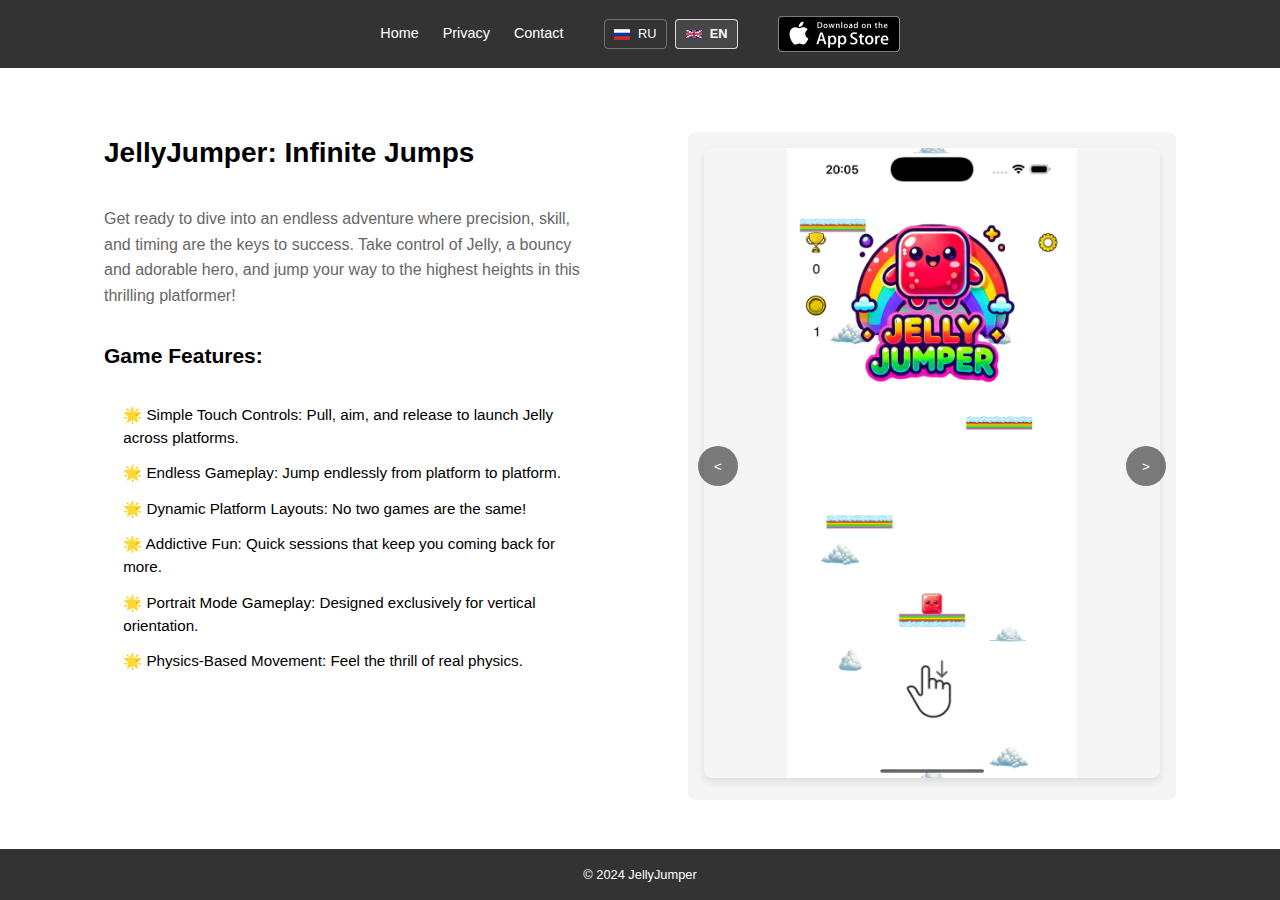
==== en.html @ da19ea4f "initial commit" ====
<!DOCTYPE html>
<html lang="en">
<head>
    <meta charset="UTF-8">
    <meta name="viewport" content="width=device-width, initial-scale=1.0">
    <title>JellyJumper: Infinite Jumps</title>
    <link rel="stylesheet" href="css/style.css">
</head>
<body>
    <header>
        <nav>
            <ul>
                <li><a href="#home">Home</a></li>
                <li><a href="#privacy">Privacy</a></li>
                <li class="contact-menu">
                    <a href="#contact">Contact</a>
                    <div class="contact-dropdown">
                        <a href="https://x.com/sergievskiyks" target="_blank" class="social-link">
                            <img src="images/x-logo.svg" alt="Twitter/X">
                            @sergievskiyks
                        </a>
                        <a href="https://www.facebook.com/Sergievskiy" target="_blank" class="social-link">
                            <img src="images/fb-logo.svg" alt="Facebook">
                            @Sergievskiy
                        </a>
                    </div>
                </li>
                <li class="language-switch">
                    <a href="index.html" title="Русский">RU</a>
                    <a href="en.html" class="active" title="English">EN</a>
                </li>
                <li class="app-store-button">
                    <a href="#" class="download-button">
                        <img src="images/app-store-en.svg" alt="Download on the App Store">
                    </a>
                </li>
            </ul>
        </nav>
    </header>

    <main>
        <section id="home" class="product-section">
            <div class="product-description">
                <h1>JellyJumper: Infinite Jumps</h1>
                <p class="intro">Get ready to dive into an endless adventure where precision, skill, and timing are the keys to success. Take control of Jelly, a bouncy and adorable hero, and jump your way to the highest heights in this thrilling platformer!</p>
                
                <h2>Game Features:</h2>
                <ul class="features">
                    <li>🌟 Simple Touch Controls: Pull, aim, and release to launch Jelly across platforms.</li>
                    <li>🌟 Endless Gameplay: Jump endlessly from platform to platform.</li>
                    <li>🌟 Dynamic Platform Layouts: No two games are the same!</li>
                    <li>🌟 Addictive Fun: Quick sessions that keep you coming back for more.</li>
                    <li>🌟 Portrait Mode Gameplay: Designed exclusively for vertical orientation.</li>
                    <li>🌟 Physics-Based Movement: Feel the thrill of real physics.</li>
                </ul>
            </div>
            <div class="product-showcase">
                <div class="carousel">
                    <div class="carousel-item active">
                        <img src="images/1.png" alt="Screenshot 1">
                    </div>
                    <div class="carousel-item">
                        <img src="images/2.png" alt="Screenshot 2">
                    </div>
                    <div class="carousel-item">
                        <img src="images/3.png" alt="Screenshot 3">
                    </div>
                    <div class="carousel-item">
                        <img src="images/4.png" alt="Screenshot 4">
                    </div>
                    <div class="carousel-item">
                        <img src="images/5.png" alt="Screenshot 5">
                    </div>
                    <div class="carousel-item">
                        <img src="images/6.png" alt="Screenshot 6">
                    </div>
                    <button class="carousel-button prev">&lt;</button>
                    <button class="carousel-button next">&gt;</button>
                </div>
            </div>
        </section>
    </main>

    <footer>
        <p>&copy; 2024 JellyJumper</p>
    </footer>
    <script src="js/carousel.js"></script>
</body>
</html>
---- css/style.css ----
/* Сброс стилей */
* {
    margin: 0;
    padding: 0;
    box-sizing: border-box;
}

body {
    font-family: Arial, sans-serif;
    line-height: 1.5;
    font-size: 14px;
}

/* Стили для навигации */
header {
    background-color: #333;
    padding: 1rem;
}

nav ul {
    list-style: none;
    display: flex;
    justify-content: center;
    align-items: center;
    gap: 1.5rem;
    position: relative;
    flex-wrap: wrap;
}

nav ul li {
    margin: 0;
}

nav ul li a {
    color: white;
    text-decoration: none;
    font-size: 0.9rem;
}

/* Основной контент */
main {
    max-width: 1200px;
    margin: 0 auto;
    padding: 2rem;
}

/* Футер */
footer {
    background-color: #333;
    color: white;
    text-align: center;
    padding: 1rem;
    position: fixed;
    bottom: 0;
    width: 100%;
}

footer p {
    font-size: 0.8rem;
}

/* Стили для секции продукта */
.product-section {
    display: flex;
    gap: 2rem;
    min-height: calc(100vh - 200px); /* Учитываем высоту header и footer */
}

.product-description {
    flex: 1;
    padding: 2rem;
}

.product-showcase {
    flex: 1;
    padding: 2rem;
}

/* Обновленные стили для карусели */
.carousel {
    position: relative;
    width: 100%;
    height: 100%;
    overflow: hidden;
    background: #f5f5f5;
    border-radius: 8px;
    padding: 1rem;
}

.carousel-item {
    display: none;
    width: 100%;
    transition: opacity 0.3s ease-in-out;
    opacity: 0;
}

.carousel-item.active {
    display: block;
    opacity: 1;
}

.carousel-item img {
    width: 100%;
    height: auto;
    border-radius: 8px;
    box-shadow: 0 4px 8px rgba(0,0,0,0.1);
    object-fit: contain;
    max-height: 70vh;
}

/* Добавляем анимацию при наведении на кнопки */
.carousel-button {
    position: absolute;
    top: 50%;
    transform: translateY(-50%);
    background: rgba(0,0,0,0.5);
    color: white;
    border: none;
    padding: 1rem;
    cursor: pointer;
    border-radius: 50%;
    width: 40px;
    height: 40px;
    display: flex;
    align-items: center;
    justify-content: center;
    transition: background 0.3s ease, transform 0.2s ease;
}

.carousel-button:hover {
    transform: translateY(-50%) scale(1.1);
}

.carousel-button:active {
    transform: translateY(-50%) scale(0.95);
}

.carousel-button.prev {
    left: 10px;
}

.carousel-button.next {
    right: 10px;
}

/* Обновляем стили для переключателя языков */
.language-switch {
    display: flex;
    gap: 0.5rem;
    margin-left: 1rem;
}

.language-switch a {
    color: white;
    text-decoration: none;
    padding: 0.3rem 0.6rem;
    border: 1px solid rgba(255,255,255,0.3);
    border-radius: 4px;
    transition: all 0.3s ease;
    display: flex;
    align-items: center;
    gap: 0.5rem;
    font-size: 0.8rem;
}

.language-switch a::before {
    content: '';
    display: inline-block;
    width: 16px;
    height: 16px;
    background-size: contain;
    background-repeat: no-repeat;
    background-position: center;
}

.language-switch a[href="index.html"]::before {
    background-image: url('data:image/svg+xml,<svg xmlns="http://www.w3.org/2000/svg" viewBox="0 0 9 6"><rect width="9" height="3" fill="white"/><rect y="3" width="9" height="3" fill="%23D52B1E"/><rect y="2" width="9" height="2" fill="%230039A6"/></svg>');
}

.language-switch a[href="en.html"]::before {
    background-image: url('data:image/svg+xml,<svg xmlns="http://www.w3.org/2000/svg" viewBox="0 0 60 30"><clipPath id="a"><path d="M0 0v30h60V0z"/></clipPath><clipPath id="b"><path d="M30 15h30v15zv15H0zH0V0zV0h30z"/></clipPath><g clip-path="url(%23a)"><path d="M0 0v30h60V0z" fill="%23012169"/><path d="M0 0l60 30m0-30L0 30" stroke="%23fff" stroke-width="6"/><path d="M0 0l60 30m0-30L0 30" clip-path="url(%23b)" stroke="%23C8102E" stroke-width="4"/><path d="M30 0v30M0 15h60" stroke="%23fff" stroke-width="10"/><path d="M30 0v30M0 15h60" stroke="%23C8102E" stroke-width="6"/></g></svg>');
}

.language-switch a.active {
    background: rgba(255,255,255,0.1);
    border-color: rgba(255,255,255,0.8);
    font-weight: bold;
}

.language-switch a:hover {
    background: rgba(255,255,255,0.2);
    transform: translateY(-1px);
    box-shadow: 0 2px 4px rgba(0,0,0,0.1);
}

/* Стили для описания продукта */
.product-description {
    display: flex;
    flex-direction: column;
    gap: 2rem;
}

.intro {
    font-size: 1rem;
    line-height: 1.6;
    color: #666;
}

.features {
    list-style: none;
    display: flex;
    flex-direction: column;
    gap: 0.8rem;
}

.features li {
    font-size: 0.95rem;
    padding-left: 1.2rem;
    position: relative;
}

/* Обновляем стили для кнопки App Store */
.app-store-button {
    display: flex;
    align-items: center;
    margin-left: 1rem;
}

.app-store-button a {
    display: flex;
    align-items: center;
    padding: 0;
    background: none;
    border: none;
}

.app-store-button img {
    height: 36px; /* Увеличиваем размер */
    width: auto;
    transition: transform 0.3s ease;
    vertical-align: middle;
}

.app-store-button:hover img {
    transform: translateY(-1px);
    filter: brightness(1.1);
}

/* Обновляем медиа-запросы */
@media (max-width: 768px) {
    nav ul {
        flex-direction: column;
        gap: 0.8rem;
    }

    .language-switch {
        margin-left: 0;
        margin-top: 0.5rem;
    }

    .app-store-button {
        margin: 0.5rem 0;
    }

    .app-store-button img {
        height: 40px; /* Немного больше на мобильных */
    }

    main {
        padding: 1rem;
    }

    .product-section {
        flex-direction: column;
    }

    .product-description,
    .product-showcase {
        padding: 1rem;
    }

    .product-description {
        text-align: center;
    }

    .features li {
        text-align: left;
    }

    body {
        font-size: 13px;
    }

    h1 {
        font-size: 1.6rem;
    }

    h2 {
        font-size: 1.3rem;
    }
}

/* Стили для выпадающего меню контактов */
.contact-menu {
    position: relative;
}

.contact-dropdown {
    display: none;
    position: absolute;
    top: 100%;
    left: 50%;
    transform: translateX(-50%);
    background: white;
    padding: 1rem;
    border-radius: 8px;
    box-shadow: 0 4px 12px rgba(0,0,0,0.1);
    z-index: 1000;
    min-width: 200px;
    margin-top: 0.5rem;
}

/* Добавляем невидимый "мост" */
.contact-dropdown::after {
    content: '';
    position: absolute;
    top: -20px; /* Высота моста */
    left: 0;
    width: 100%;
    height: 20px;
    background: transparent;
}

.contact-menu:hover .contact-dropdown {
    display: flex;
    flex-direction: column;
    gap: 0.8rem;
}

.contact-dropdown::before {
    content: '';
    position: absolute;
    top: -8px;
    left: 50%;
    transform: translateX(-50%);
    border-left: 8px solid transparent;
    border-right: 8px solid transparent;
    border-bottom: 8px solid white;
}

.contact-dropdown .social-link {
    color: #333;
    text-decoration: none;
    display: flex;
    align-items: center;
    gap: 0.8rem;
    padding: 0.5rem;
    border-radius: 4px;
    transition: all 0.2s ease;
}

.contact-dropdown .social-link:hover {
    background: #f5f5f5;
    transform: translateX(4px);
}

.contact-dropdown .social-link img {
    width: 20px;
    height: 20px;
}

@media (max-width: 768px) {
    .contact-dropdown {
        position: static;
        transform: none;
        margin: 0.5rem 0;
        box-shadow: none;
        background: transparent;
    }

    .contact-dropdown::before,
    .contact-dropdown::after {
        display: none;
    }

    .contact-dropdown .social-link {
        color: white;
        justify-content: center;
    }

    .contact-dropdown .social-link:hover {
        background: rgba(255,255,255,0.1);
        transform: none;
    }
}
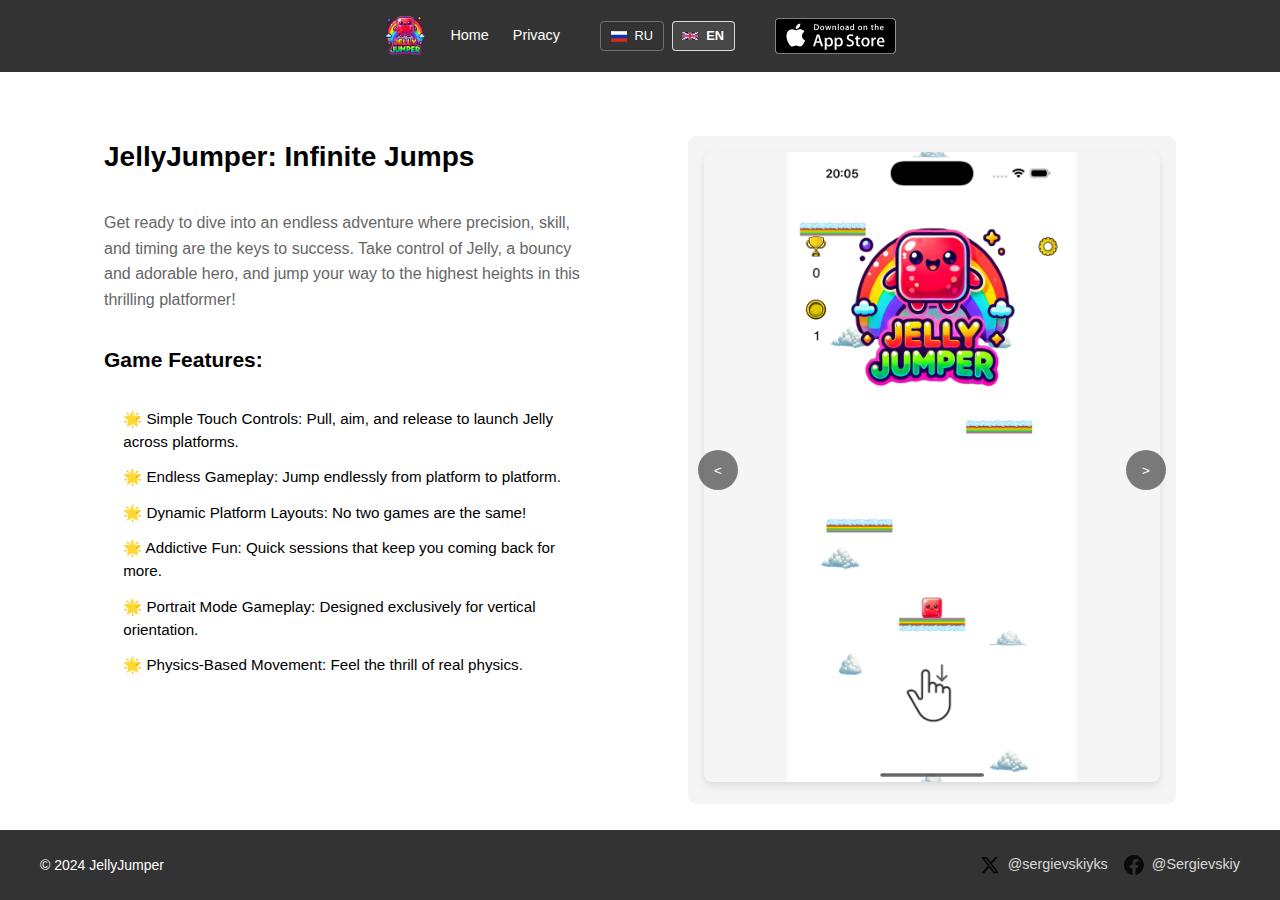
==== commit 93724de4: "privacy added + some changes in layout" ====
--- a/en.html
+++ b/en.html
@@ -10,21 +10,13 @@
     <header>
         <nav>
             <ul>
+                <li class="logo">
+                    <a href="index.html">
+                        <img src="images/splash.png" alt="JellyJumper Logo">
+                    </a>
+                </li>
                 <li><a href="#home">Home</a></li>
-                <li><a href="#privacy">Privacy</a></li>
-                <li class="contact-menu">
-                    <a href="#contact">Contact</a>
-                    <div class="contact-dropdown">
-                        <a href="https://x.com/sergievskiyks" target="_blank" class="social-link">
-                            <img src="images/x-logo.svg" alt="Twitter/X">
-                            @sergievskiyks
-                        </a>
-                        <a href="https://www.facebook.com/Sergievskiy" target="_blank" class="social-link">
-                            <img src="images/fb-logo.svg" alt="Facebook">
-                            @Sergievskiy
-                        </a>
-                    </div>
-                </li>
+                <li><a href="privacy.html">Privacy</a></li>
                 <li class="language-switch">
                     <a href="index.html" title="Русский">RU</a>
                     <a href="en.html" class="active" title="English">EN</a>
@@ -82,7 +74,21 @@
     </main>
 
     <footer>
-        <p>&copy; 2024 JellyJumper</p>
+        <div class="footer-content">
+            <div class="copyright">
+                <p>&copy; 2024 JellyJumper</p>
+            </div>
+            <div class="social-links">
+                <a href="https://x.com/sergievskiyks" target="_blank" class="social-link">
+                    <img src="images/x-logo.svg" alt="Twitter/X">
+                    @sergievskiyks
+                </a>
+                <a href="https://www.facebook.com/Sergievskiy" target="_blank" class="social-link">
+                    <img src="images/fb-logo.svg" alt="Facebook">
+                    @Sergievskiy
+                </a>
+            </div>
+        </div>
     </footer>
     <script src="js/carousel.js"></script>
 </body>
--- a/css/style.css
+++ b/css/style.css
@@ -25,6 +25,8 @@
     gap: 1.5rem;
     position: relative;
     flex-wrap: wrap;
+    max-width: 1200px;
+    margin: 0 auto;
 }
 
 nav ul li {
@@ -48,15 +50,57 @@
 footer {
     background-color: #333;
     color: white;
-    text-align: center;
-    padding: 1rem;
+    padding: 1.5rem;
     position: fixed;
     bottom: 0;
     width: 100%;
 }
 
-footer p {
-    font-size: 0.8rem;
+.footer-content {
+    max-width: 1200px;
+    margin: 0 auto;
+    display: flex;
+    justify-content: space-between;
+    align-items: center;
+    flex-wrap: wrap;
+    gap: 1rem;
+}
+
+.social-links {
+    display: flex;
+    gap: 1rem;
+}
+
+.social-link {
+    color: white;
+    text-decoration: none;
+    display: flex;
+    align-items: center;
+    gap: 0.5rem;
+    font-size: 0.9rem;
+    opacity: 0.8;
+    transition: opacity 0.3s ease;
+}
+
+.social-link:hover {
+    opacity: 1;
+}
+
+.social-link img {
+    width: 20px;
+    height: 20px;
+}
+
+@media (max-width: 768px) {
+    .footer-content {
+        flex-direction: column;
+        text-align: center;
+    }
+
+    .social-links {
+        flex-direction: column;
+        align-items: center;
+    }
 }
 
 /* Стили для секции продукта */
@@ -251,19 +295,36 @@
     nav ul {
         flex-direction: column;
         gap: 0.8rem;
+        align-items: center;
+        text-align: center;
+    }
+
+    nav ul li {
+        width: 100%;
+        display: flex;
+        justify-content: center;
+    }
+
+    nav ul li a {
+        display: block;
     }
 
     .language-switch {
-        margin-left: 0;
-        margin-top: 0.5rem;
+        margin: 0.5rem 0;
+        justify-content: center;
+    }
+
+    .language-switch a {
+        margin: 0 0.25rem;
     }
 
     .app-store-button {
         margin: 0.5rem 0;
+        justify-content: center;
     }
 
     .app-store-button img {
-        height: 40px; /* Немного больше на мобильных */
+        height: 40px;
     }
 
     main {
@@ -298,98 +359,65 @@
     h2 {
         font-size: 1.3rem;
     }
-}
-
-/* Стили для выпадающего меню контактов */
-.contact-menu {
-    position: relative;
-}
-
-.contact-dropdown {
-    display: none;
-    position: absolute;
-    top: 100%;
-    left: 50%;
-    transform: translateX(-50%);
-    background: white;
-    padding: 1rem;
-    border-radius: 8px;
-    box-shadow: 0 4px 12px rgba(0,0,0,0.1);
-    z-index: 1000;
-    min-width: 200px;
-    margin-top: 0.5rem;
-}
-
-/* Добавляем невидимый "мост" */
-.contact-dropdown::after {
-    content: '';
-    position: absolute;
-    top: -20px; /* Высота моста */
-    left: 0;
-    width: 100%;
-    height: 20px;
-    background: transparent;
-}
-
-.contact-menu:hover .contact-dropdown {
-    display: flex;
-    flex-direction: column;
-    gap: 0.8rem;
-}
-
-.contact-dropdown::before {
-    content: '';
-    position: absolute;
-    top: -8px;
-    left: 50%;
-    transform: translateX(-50%);
-    border-left: 8px solid transparent;
-    border-right: 8px solid transparent;
-    border-bottom: 8px solid white;
-}
-
-.contact-dropdown .social-link {
+
+    .logo {
+        margin: 0;
+    }
+
+    .logo img {
+        height: 50px;
+    }
+}
+
+/* Privacy Policy Styles */
+.privacy-policy {
+    max-width: 800px;
+    margin: 0 auto;
+    padding: 20px;
+    line-height: 1.6;
+}
+
+.privacy-policy h1 {
     color: #333;
-    text-decoration: none;
-    display: flex;
-    align-items: center;
-    gap: 0.8rem;
-    padding: 0.5rem;
-    border-radius: 4px;
-    transition: all 0.2s ease;
-}
-
-.contact-dropdown .social-link:hover {
-    background: #f5f5f5;
-    transform: translateX(4px);
-}
-
-.contact-dropdown .social-link img {
-    width: 20px;
-    height: 20px;
-}
-
-@media (max-width: 768px) {
-    .contact-dropdown {
-        position: static;
-        transform: none;
-        margin: 0.5rem 0;
-        box-shadow: none;
-        background: transparent;
-    }
-
-    .contact-dropdown::before,
-    .contact-dropdown::after {
-        display: none;
-    }
-
-    .contact-dropdown .social-link {
-        color: white;
-        justify-content: center;
-    }
-
-    .contact-dropdown .social-link:hover {
-        background: rgba(255,255,255,0.1);
-        transform: none;
-    }
+    margin-bottom: 10px;
+}
+
+.privacy-policy h2 {
+    color: #444;
+    margin-top: 30px;
+    margin-bottom: 15px;
+}
+
+.privacy-policy .effective-date {
+    color: #666;
+    font-style: italic;
+    margin-bottom: 25px;
+}
+
+.privacy-policy ul {
+    list-style-type: disc;
+    margin-left: 20px;
+    margin-bottom: 20px;
+}
+
+.privacy-policy .last-updated {
+    margin-top: 40px;
+    color: #666;
+    font-style: italic;
+}
+
+/* Обновляем стили для логотипа */
+.logo {
+    margin: 0;
+}
+
+.logo img {
+    height: 40px;
+    width: auto;
+    vertical-align: middle;
+    transition: transform 0.3s ease;
+}
+
+.logo:hover img {
+    transform: scale(1.05);
 } 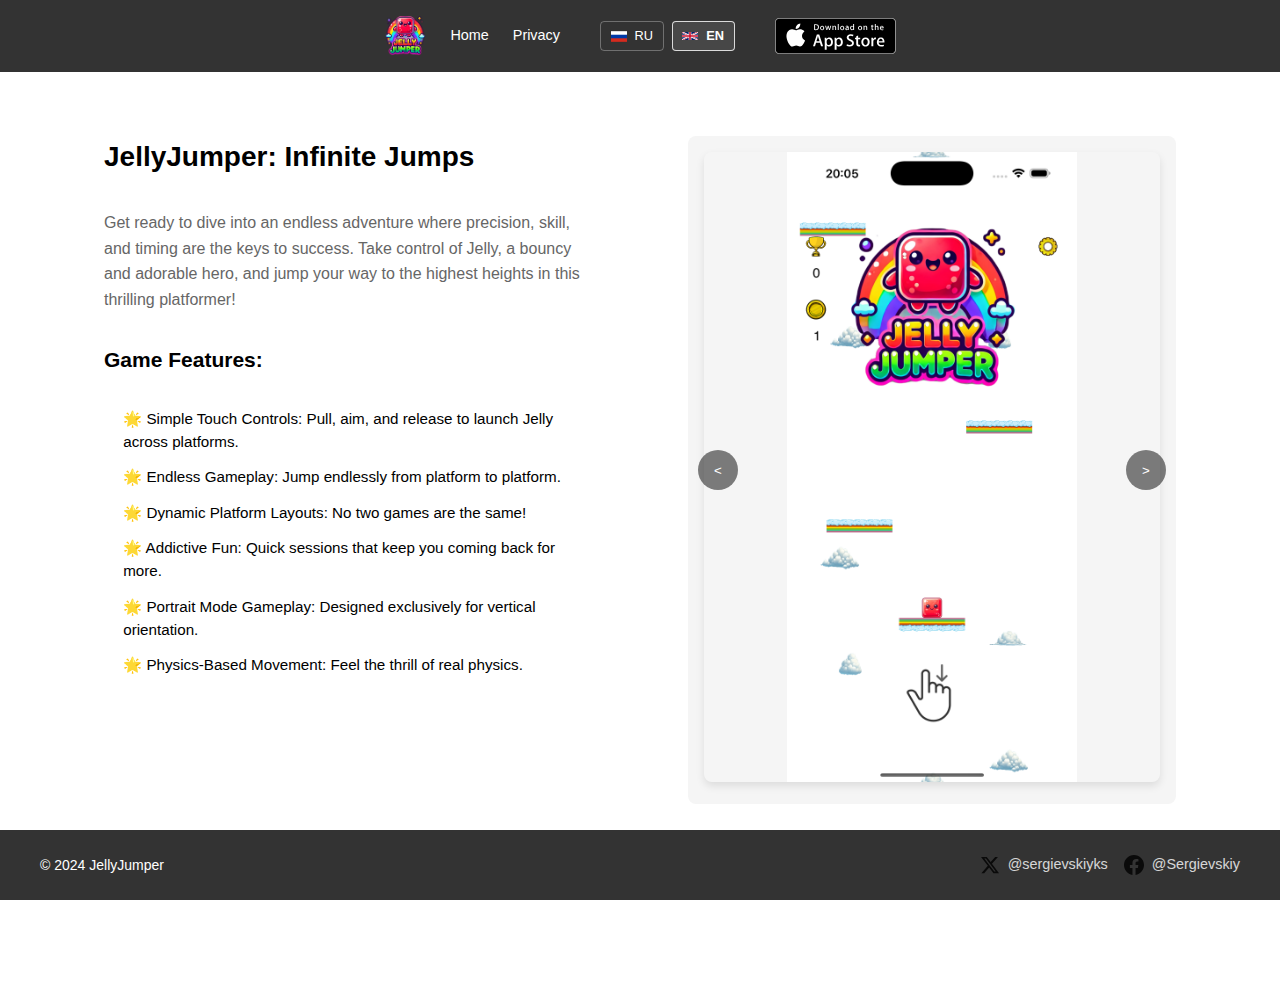
==== commit 15ecae72: "fix styles" ====
--- a/en.html
+++ b/en.html
@@ -9,7 +9,29 @@
 <body>
     <header>
         <nav>
-            <ul>
+            <!-- Мобильное меню -->
+            <div class="mobile-nav">
+                <a href="index.html" class="mobile-logo">
+                    <img src="images/splash.png" alt="JellyJumper Logo">
+                </a>
+                <button class="mobile-menu-button">
+                    <span>Menu</span>
+                </button>
+                <div class="mobile-dropdown">
+                    <a href="#home">Home</a>
+                    <a href="privacy.html">Privacy</a>
+                    <div class="mobile-lang">
+                        <a href="index.html">RU</a>
+                        <a href="en.html" class="active">EN</a>
+                    </div>
+                    <a href="#" class="mobile-store">
+                        <img src="images/app-store-en.svg" alt="Download on the App Store">
+                    </a>
+                </div>
+            </div>
+
+            <!-- Десктопное меню -->
+            <ul class="desktop-nav">
                 <li class="logo">
                     <a href="index.html">
                         <img src="images/splash.png" alt="JellyJumper Logo">
@@ -46,7 +68,7 @@
                     <li>🌟 Physics-Based Movement: Feel the thrill of real physics.</li>
                 </ul>
             </div>
-            <div class="product-showcase">
+            <div class="product-showcase" style="padding-bottom: 150px;">
                 <div class="carousel">
                     <div class="carousel-item active">
                         <img src="images/1.png" alt="Screenshot 1">
@@ -78,18 +100,36 @@
             <div class="copyright">
                 <p>&copy; 2024 JellyJumper</p>
             </div>
-            <div class="social-links">
-                <a href="https://x.com/sergievskiyks" target="_blank" class="social-link">
-                    <img src="images/x-logo.svg" alt="Twitter/X">
-                    @sergievskiyks
-                </a>
-                <a href="https://www.facebook.com/Sergievskiy" target="_blank" class="social-link">
-                    <img src="images/fb-logo.svg" alt="Facebook">
-                    @Sergievskiy
-                </a>
+            <!-- Мобильная версия контактов -->
+            <div class="mobile-contacts">
+                <button class="contacts-dropdown-button">Contact</button>
+                <div class="contacts-dropdown">
+                    <a href="https://x.com/sergievskiyks" target="_blank">
+                        <img src="images/x-logo.svg" alt="Twitter/X">
+                        @sergievskiyks
+                    </a>
+                    <a href="https://www.facebook.com/Sergievskiy" target="_blank">
+                        <img src="images/fb-logo.svg" alt="Facebook">
+                        @Sergievskiy
+                    </a>
+                </div>
+            </div>
+            <!-- Десктопная версия контактов -->
+            <div class="desktop-social-links">
+                <div class="social-links">
+                    <a href="https://x.com/sergievskiyks" target="_blank" class="social-link">
+                        <img src="images/x-logo.svg" alt="Twitter/X">
+                        @sergievskiyks
+                    </a>
+                    <a href="https://www.facebook.com/Sergievskiy" target="_blank" class="social-link">
+                        <img src="images/fb-logo.svg" alt="Facebook">
+                        @Sergievskiy
+                    </a>
+                </div>
             </div>
         </div>
     </footer>
     <script src="js/carousel.js"></script>
+    <script src="js/mobile-menu.js"></script>
 </body>
 </html> --- a/css/style.css
+++ b/css/style.css
@@ -300,7 +300,7 @@
     }
 
     nav ul li {
-        width: 100%;
+        width: auto; /* Меняем с 100% на auto */
         display: flex;
         justify-content: center;
     }
@@ -358,10 +358,6 @@
 
     h2 {
         font-size: 1.3rem;
-    }
-
-    .logo {
-        margin: 0;
     }
 
     .logo img {
@@ -420,4 +416,163 @@
 
 .logo:hover img {
     transform: scale(1.05);
+}
+
+/* Мобильная навигация */
+.mobile-nav {
+    display: none;
+    justify-content: space-between;
+    align-items: center;
+    padding: 0 1rem;
+    position: relative;
+    width: 100%;
+}
+
+.mobile-logo img {
+    height: 40px;
+    width: auto;
+}
+
+.mobile-menu-button {
+    background: none;
+    border: 1px solid rgba(255,255,255,0.5);
+    color: white;
+    padding: 0.5rem 1rem;
+    border-radius: 4px;
+    cursor: pointer;
+    transition: background-color 0.3s ease;
+}
+
+.mobile-dropdown {
+    display: none;
+    position: absolute;
+    top: 100%;
+    left: 0;
+    right: 0;
+    background: #333;
+    padding: 1rem;
+    flex-direction: column;
+    gap: 1rem;
+    z-index: 1000;
+    box-shadow: 0 4px 8px rgba(0,0,0,0.2);
+}
+
+.mobile-dropdown.active {
+    display: flex;
+}
+
+.mobile-dropdown a {
+    color: white;
+    text-decoration: none;
+    padding: 0.5rem;
+    text-align: center;
+}
+
+.mobile-lang {
+    display: flex;
+    justify-content: center;
+    gap: 1rem;
+}
+
+.mobile-store img {
+    height: 36px;
+}
+
+/* Мобильные контакты в футере */
+.mobile-contacts {
+    display: none;
+    position: relative;
+}
+
+.contacts-dropdown-button {
+    background: rgba(255,255,255,0.1);
+    border: 1px solid rgba(255,255,255,0.2);
+    color: white;
+    padding: 0.5rem 1rem;
+    border-radius: 4px;
+    cursor: pointer;
+    transition: all 0.3s ease;
+    font-size: 0.9rem;
+}
+
+.contacts-dropdown-button:hover {
+    background: rgba(255,255,255,0.2);
+}
+
+.contacts-dropdown {
+    display: none;
+    position: absolute;
+    bottom: calc(100% + 10px);
+    left: 50%;
+    transform: translateX(-50%);
+    background: #444;
+    padding: 0;
+    flex-direction: column;
+    min-width: 200px;
+    border-radius: 8px;
+    box-shadow: 0 -2px 10px rgba(0,0,0,0.2);
+    overflow: hidden;
+}
+
+.contacts-dropdown.active {
+    display: flex;
+}
+
+.contacts-dropdown a {
+    color: white;
+    text-decoration: none;
+    display: flex;
+    align-items: center;
+    gap: 0.8rem;
+    padding: 0.8rem 1rem;
+    transition: background-color 0.3s ease;
+    border-bottom: 1px solid rgba(255,255,255,0.1);
+}
+
+.contacts-dropdown a:last-child {
+    border-bottom: none;
+}
+
+.contacts-dropdown a:hover {
+    background: rgba(255,255,255,0.1);
+}
+
+.contacts-dropdown img {
+    width: 20px;
+    height: 20px;
+    opacity: 0.8;
+}
+
+/* Медиа-запросы */
+@media (max-width: 768px) {
+    .desktop-nav,
+    .desktop-social-links {
+        display: none;
+    }
+
+    .mobile-nav {
+        display: flex;
+    }
+
+    .mobile-contacts {
+        display: block;
+    }
+
+    footer .footer-content {
+        justify-content: space-between;
+        padding: 0.8rem 1rem;
+        align-items: center;
+    }
+
+    .copyright {
+        font-size: 0.9rem;
+        opacity: 0.8;
+    }
+}
+
+@media (min-width: 769px) {
+    .mobile-nav,
+    .mobile-contacts {
+        display: none;
+    }
 } 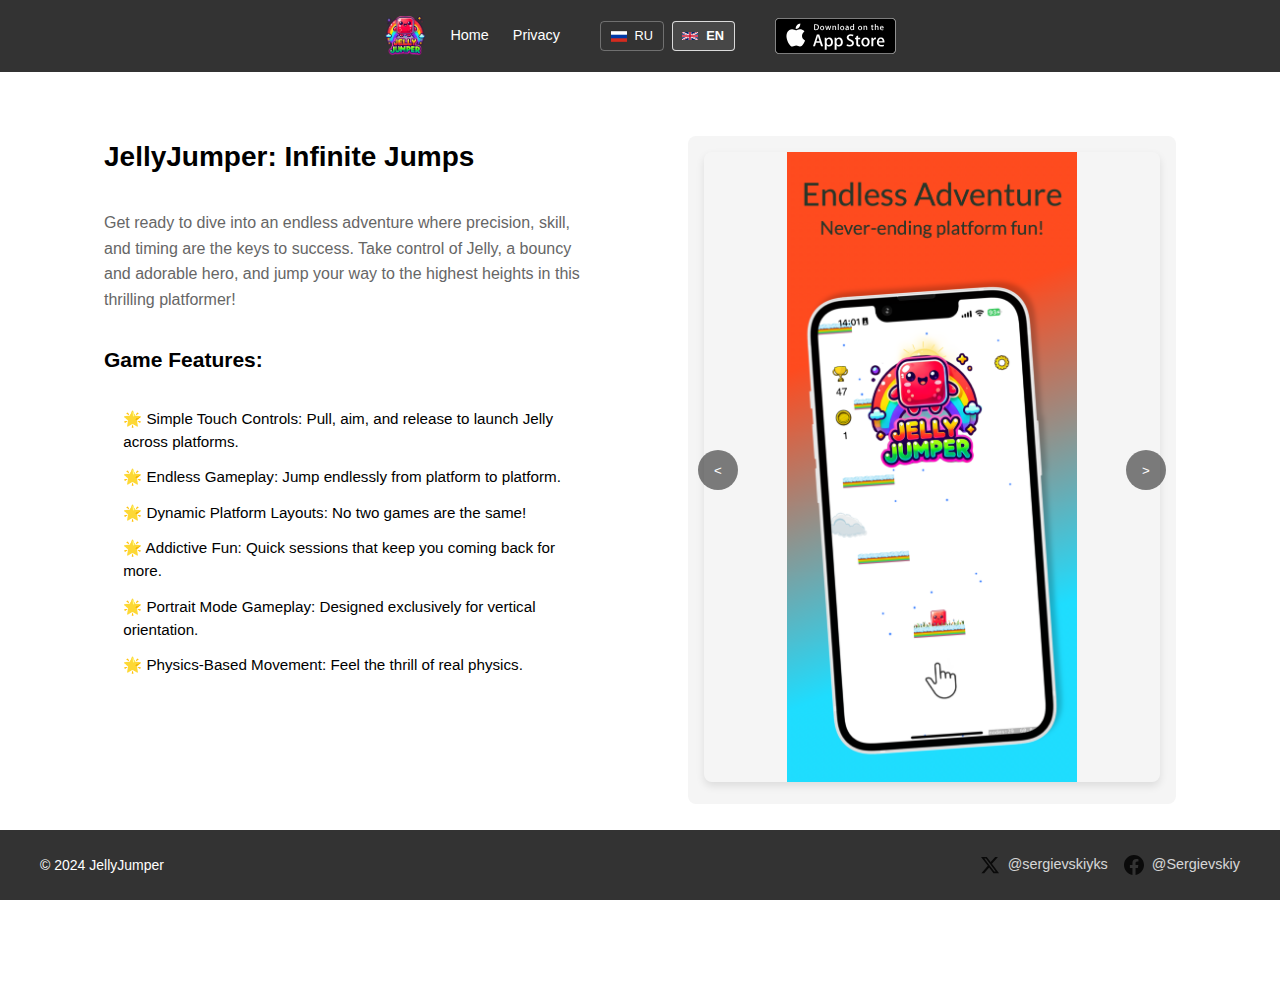
==== commit fe1f5b5f: "updated images" ====
--- a/en.html
+++ b/en.html
@@ -44,7 +44,7 @@
                     <a href="en.html" class="active" title="English">EN</a>
                 </li>
                 <li class="app-store-button">
-                    <a href="#" class="download-button">
+                    <a href="https://apps.apple.com/cz/app/jellyjumper-infinite-jumps/id6670177375" class="download-button">
                         <img src="images/app-store-en.svg" alt="Download on the App Store">
                     </a>
                 </li>
@@ -71,22 +71,16 @@
             <div class="product-showcase" style="padding-bottom: 150px;">
                 <div class="carousel">
                     <div class="carousel-item active">
-                        <img src="images/1.png" alt="Screenshot 1">
+                        <img src="images/01.png" alt="Screenshot 1">
                     </div>
                     <div class="carousel-item">
-                        <img src="images/2.png" alt="Screenshot 2">
+                        <img src="images/02.png" alt="Screenshot 2">
                     </div>
                     <div class="carousel-item">
-                        <img src="images/3.png" alt="Screenshot 3">
+                        <img src="images/03.png" alt="Screenshot 3">
                     </div>
                     <div class="carousel-item">
-                        <img src="images/4.png" alt="Screenshot 4">
-                    </div>
-                    <div class="carousel-item">
-                        <img src="images/5.png" alt="Screenshot 5">
-                    </div>
-                    <div class="carousel-item">
-                        <img src="images/6.png" alt="Screenshot 6">
+                        <img src="images/04.png" alt="Screenshot 4">
                     </div>
                     <button class="carousel-button prev">&lt;</button>
                     <button class="carousel-button next">&gt;</button>
